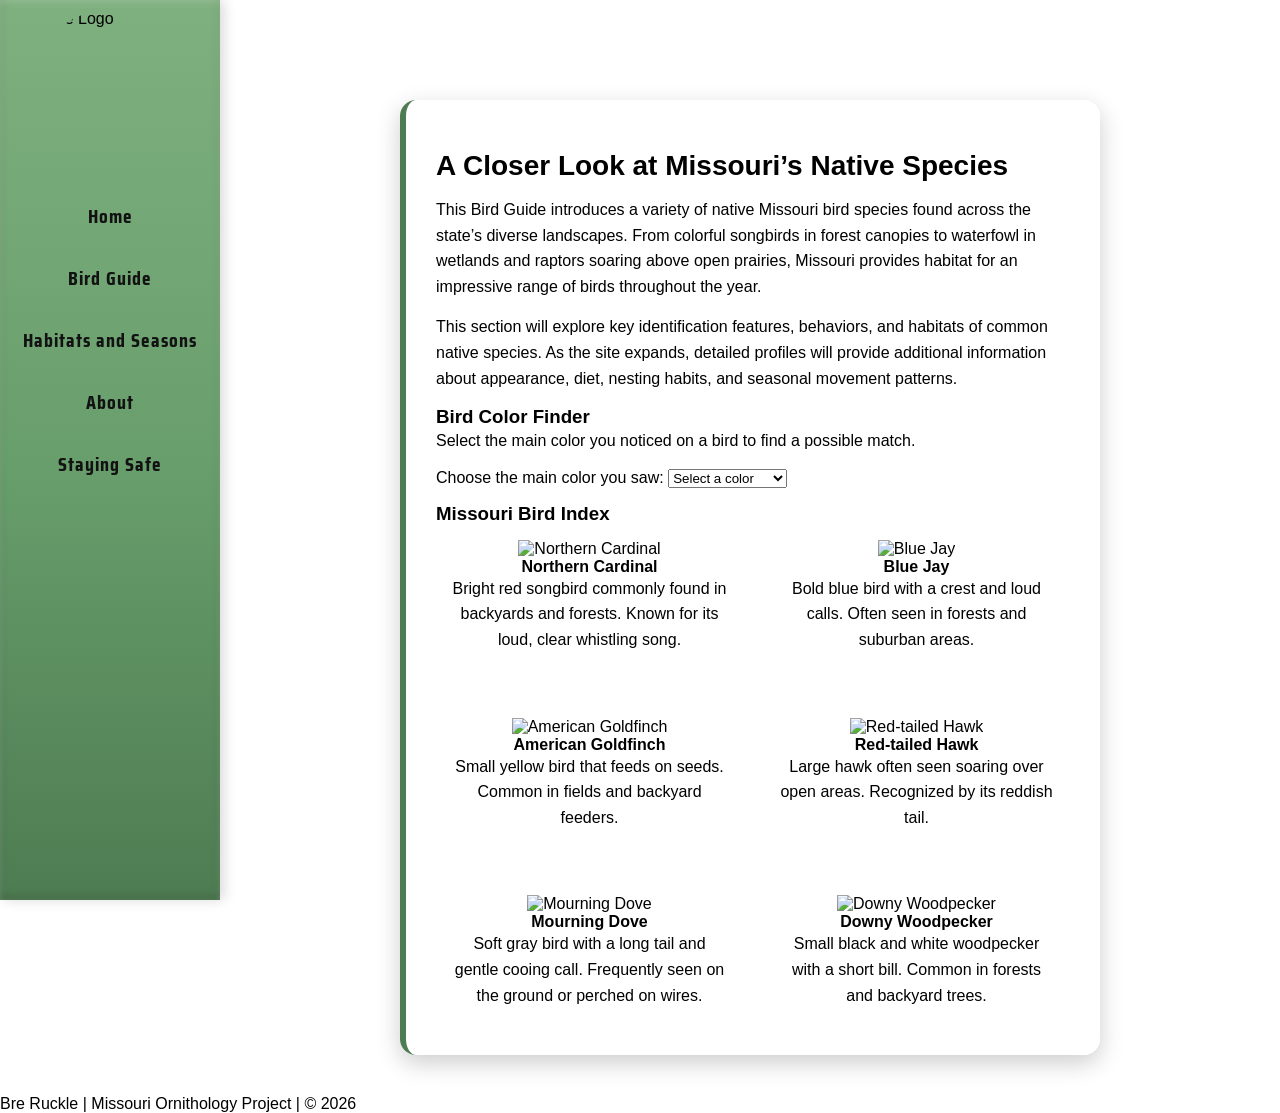
==== guide.html @ 98fe43f7 "Add files via upload" ====
<!--
      JavaScript 7th Edition
      Chapter 1
      Indivdual Project

      Author: Bre Ruckle
      Date:   03/01/2026

      Filename: guide.html
   -->


<!DOCTYPE html>
<html lang="en">
    <head>

        <meta charset="utf-8">
        <meta name="viewport" content="width=device-width,initial-scale=1.0">
        <link rel="icon" type="image/png" href="images/icon.png">
        <link rel="stylesheet" href="styles.css">
        <title>Bird Guide</title>
        <script src="java.js" defer></script>
        <link href="https://fonts.googleapis.com/css2?family=Saira+Condensed:wght@400;700&family=Montserrat:wght@400&display=swap" rel="stylesheet">
    </head>

    <body class="guide-page">
        <div class="content">
    <header>
        <div id="nav-placeholder"></div>
    </header>

    <main class="content-card">
        <h2>A Closer Look at Missouri’s Native Species</h2>
        <p>
            This Bird Guide introduces a variety of native Missouri bird species found across 
            the state’s diverse landscapes. From colorful songbirds in forest canopies to waterfowl 
            in wetlands and raptors soaring above open prairies, Missouri provides habitat for an 
            impressive range of birds throughout the year.
        </p>
        <p>
            This section will explore key identification features, behaviors, and habitats of 
            common native species. As the site expands, detailed profiles will provide additional 
            information about appearance, diet, nesting habits, and seasonal movement patterns.
        </p>

        <h3>Bird Color Finder</h3>
        <p>Select the main color you noticed on a bird to find a possible match.</p>

        <label for="colorChoice">Choose the main color you saw:</label>
        <select id="colorChoice">
            <option value="">Select a color</option>
            <option value="red">Red</option>
            <option value="blue">Blue</option>
            <option value="yellow">Yellow</option>
            <option value="brown">Brown</option>
            <option value="black">Black</option>
            <option value="orange">Orange</option> 
            <option value="blackwhite">Black and White</option>
        </select>
    <p id="birdResult"></p>
    <img id="birdImage" alt="Bird image" style="display:none;">

            <h3>Missouri Bird Index</h3>
            <div id="birdContainer" class="bird-grid"></div>
</div>
    </main>
    <footer>
        Bre Ruckle | Missouri Ornithology Project | © 2026
    </footer>
    </div>
    </body>
</html>
---- styles.css ----
/* ==========================
   RESET STYLES
   ========================== */

* {
    margin: 0;
    padding: 0;
    box-sizing: border-box;
}


/* ==========================
   BODY + BACKGROUND
   ========================== */

body {
    font-family: Arial, sans-serif;

}

body::after {
    content: "";
    position: fixed;
    bottom: 0;
    left: 220px;

    width: calc(100% - 220px);
    height: 200px;

    background: url("images/plants-overlay.png") no-repeat bottom center;
    background-size: cover;

    pointer-events: none;
}


/* ==========================
   SIDEBAR NAVIGATION
   ========================== */

nav {
    position: fixed;
    top: 0;
    left: 0;

    width: 220px;
    height: 100vh;

    overflow: visible;
    z-index: 1000;

    background: linear-gradient(
        to bottom,
        #7fb07f,
        #699f6d,
        #4e7c52
    );

    box-shadow: 
        4px 0 12px rgba(0, 0, 0, 0.15),
        inset 0 2px 6px rgba(255, 255, 255, 0.2),
        inset 0 -4px 10px rgba(0, 0, 0, 0.15);

    display: flex;
    flex-direction: column;
    align-items: center;
}

/* Logo stays the same size */
#navLogo {
    width: 160px;
    height: 160px;
    border-radius: 50%;
    display: block;
    margin: 10px auto;
}

/* Nav list */
nav ul {
    list-style: none;
}

/* 
   Reduced spacing between menu items
   This helps everything fit vertically
*/
nav li {
    margin: 10px 0;
    text-align: center;
}

/* 
   UPDATED text styling:
   - smaller font size so all items fit
   - reduced padding to save space
   - allows wrapping for long text like "Staying Safe"
*/
nav a {
    font-family: 'Saira Condensed', sans-serif;
    font-weight: 700;

    font-size: 20px; /* 👈 reduced from 24px */
    letter-spacing: 1px;

    text-decoration: none;
    color: #121212;

    display: block;
    padding: 10px;

    white-space: normal; /* 👈 allows text to wrap instead of cutting off */
    text-align: center;

    transition: 0.2s;
}

/* Hover effect (slightly refined) */
nav a:hover {
    background-color: rgba(255, 255, 255, 0.15);
    transform: translateX(5px);

    box-shadow: 0 0 6px rgba(255, 255, 255, 0.25);
}


/* ==========================
   SIDEBAR FLYOUT SUBMENU
   ========================== */

.has-submenu {
    position: relative;
}

/* Submenu container */
.submenu {
    position: absolute;
    top: 0;
    left: 100%;

    background: linear-gradient(
        to bottom,
        #7fb07f,
        #699f6d,
        #4e7c52
    );

    border-radius: 10px;
    padding: 10px;

    min-width: 180px;
    list-style: none;

    box-shadow: 
        6px 6px 16px rgba(0, 0, 0, 0.2),
        inset 0 2px 6px rgba(255, 255, 255, 0.15);

    /* 🔥 FIXED VISIBILITY SYSTEM */
    display: none;

    /* 🔥 PREVENT CLIPPING + KEEP ON TOP */
    z-index: 9999;
}

/* Show submenu */
.has-submenu:hover > .submenu {
    display: block;
}

/* Submenu items */
.submenu li {
    margin: 8px 0;
}

/* Submenu links */
.submenu a {
    font-size: 18px;
    padding: 8px;
    color: #121212;

    display: block;
    border-radius: 6px;
}

/* Hover effect */
.submenu a:hover {
    background-color: rgba(255, 255, 255, 0.2);
}


/* ==========================
   MAIN CONTENT AREA
   ========================== */

.content {
    margin-left: 220px;
    padding-top: 40px;

    display: flex;
    flex-direction: column;
    align-items: center;
}

main {
    width: 85%;
    max-width: 700px;

    padding: 30px;
    border-radius: 16px;

    /* Same glass look */
    background: rgba(255, 255, 255, 0.6);
    backdrop-filter: blur(8px);
    -webkit-backdrop-filter: blur(8px);

    /* Match shadow */
    box-shadow: 0 8px 25px rgba(0, 0, 0, 0.2);

    position: relative;
    z-index: 1;
}

main h2 {
    margin-bottom: 15px;
}

main p {
    margin-bottom: 15px;
    line-height: 1.6;
}

header {
    margin-bottom: 20px;
}


/* ==========================
   TEXT STYLING
   ========================== */

h1 {
    font-size: 48px;
}

h2 {
    font-size: 28px;
    margin-top: 20px;
}

p {
    line-height: 1.6;
    margin-bottom: 15px;
}


/* ==========================
   BIRD GRID + CARDS
   ========================== */

.bird-grid {
    display: grid;
    grid-template-columns: repeat(auto-fit, minmax(200px, 1fr));
    gap: 20px;
}

.bird-card {
    background: rgba(255,255,255,0.6);
    padding: 15px;
    border-radius: 10px;
    text-align: center;
}

.bird-card img {
    width: 100%;
    height: 150px;
    object-fit: cover;
}

#birdContainer {
    max-height: 500px;
    overflow-y: auto;
}


/* ==========================
   SIGHTING FORM
   ========================== */

.form-section {
    display: flex;
    flex-direction: column; /* 🔥 STACK instead of side-by-side */

    gap: 25px;

    width: 100%;
    max-width: 650px;

    margin: 40px auto;

    background: rgba(255, 255, 255, 0.6);
    backdrop-filter: blur(6px);

    padding: 25px;
    border-radius: 16px;

    box-shadow: 0 6px 18px rgba(0, 0, 0, 0.12);
}

.form-info {
    text-align: left;
}

.form-box {
    width: 100%;
}

.form-row {
    display: flex;
    gap: 15px; /* restore spacing so fields don't feel cramped */
}

.form-row input {
    flex: 1;
}

.form-box input,
.form-box textarea {
    width: 100%;

    padding: 12px;
    border-radius: 10px;

    border: none; /* removes ugly black border */
    outline: none;

    font-size: 15px;
    font-family: 'Montserrat', sans-serif;

    /* soft light background like before */
    background: rgba(255, 255, 255, 0.7);

    /* subtle inner shadow for depth */
    box-shadow: inset 0 2px 5px rgba(0, 0, 0, 0.1);
}

.form-box textarea {
    min-height: 120px;
    resize: vertical;
}

.form-box button {
    width: 100%;

    padding: 12px;
    border: none;
    border-radius: 10px;

    background-color: #dcdcdc;
    font-weight: bold;
    cursor: pointer;

    transition: 0.2s;
}

.form-box button:hover {
    background-color: #c0c0c0;
}

.form-info h2 {
    margin-bottom: 15px;
}

.form-info p {
    margin-bottom: 20px;
    line-height: 1.6;
}

#error {
    color: red;
}

#result {
    color: green;
}


/* ==========================
   PAGE WIDTH OVERRIDE
   ========================== */

.wide-page {
    max-width: 1100px;
}

/* Organization name styling */
.site-org {
    font-size: 16px;
    letter-spacing: 1px;
    opacity: 0.8;
    margin-top: 5px;
}

.site-tagline {
    font-size: 14px;
    opacity: 0.7;
}


body {
    font-family: Arial, sans-serif;
}

/* HOME */
.home-page {
    background: url("images/homebackground.png") no-repeat center center fixed;
    background-size: cover;
}

/* ABOUT */
.about-page {
    background: url("images/aboutbackground.png") no-repeat center center fixed;
    background-size: cover;
}

/* GUIDE */
.guide-page {
    background: url("images/guidebackground.png") no-repeat center center fixed;
    background-size: cover;
}

/* HABITATS */
.habitats-page {
    background: url("images/habitatsbackground.png") no-repeat center center fixed;
    background-size: cover;
}

/* SECURITY */
.security-page {
    background: url("images/stayingsafebackground.png") no-repeat center center fixed;
    background-size: cover;
}

/* FORESTS */
.forests-page {
    background: url("images/forestbackground.png") no-repeat center center fixed;
    background-size: cover;
}

/* WETLANDS */
.wetlands-page {
    background: url("images/wetlandsbackground.png") no-repeat center center fixed;
    background-size: cover;
}

/* PRAIRIES */
.prairies-page {
    background: url("images/prairiesbackground.png") no-repeat center center fixed;
    background-size: cover;
}

/* ==========================
   CONSERVATION INFO BOX
   ========================== */

.conservation-box {
    margin-top: 40px;
    padding: 25px;

    background: rgba(255, 255, 255, 0.65);
    backdrop-filter: blur(6px);

    border-left: 6px solid #4e7c52;
    border-radius: 12px;

    box-shadow: 0 6px 18px rgba(0, 0, 0, 0.15);
}

/* Heading inside box */
.conservation-box h3 {
    margin-bottom: 15px;
    font-size: 24px;
    text-align: center;
    border-bottom: 2px solid rgba(79, 124, 82, 0.4);
}

/* Paragraph spacing */
.conservation-box p {
    margin-bottom: 15px;
    line-height: 1.6;
}

/* Links styling */
.conservation-box a {
    color: #1f4d2b;
    font-weight: bold;
    text-decoration: none;
}

.conservation-box a:hover {
    text-decoration: underline;
}

/* ==========================
   SMALL CENTERED SOURCES
   ========================== */

.sources-box {
    margin-top: 50px;
    padding: 25px;
    border-left: 6px solid #4e7c52;

    max-width: 600px;       /* 👈 keeps it tight and readable */
    margin-left: auto;
    margin-right: auto;

    text-align: left;       /* 👈 more professional than center */

    background: rgba(255, 255, 255, 0.5);
    backdrop-filter: blur(6px);

    border-radius: 12px;
    box-shadow: 0 6px 18px rgba(0,0,0,0.15);
}

/* Heading */
.sources-box h4 {
    text-align: center;
    margin-bottom: 20px;
    font-size: 18px;
    letter-spacing: 1px;
}

/* List */
.sources-box ul {
    list-style: none;
    padding: 0;
}

/* Each item */
.sources-box li {
    margin-bottom: 15px;
    padding-bottom: 10px;

    border-bottom: 1px solid rgba(0,0,0,0.1); /* 👈 subtle divider */
}

/* Remove last divider */
.sources-box li:last-child {
    border-bottom: none;
}

/* Link */
.sources-box a {
    font-weight: bold;
    color: #1f4d2b;
    text-decoration: none;
}

/* Description */
.sources-box span {
    display: block;
    font-size: 13px;
    color: #333;
    margin-top: 3px;
}

/* Hover */
.sources-box a:hover {
    text-decoration: underline;
}

.featured-org h4 {
    display: block;        /* 👈 important */
    width: 100%;           /* 👈 ensures full width */

    text-align: center;
    font-size: 20px;
    font-weight: 700;
    border-bottom: 2px solid rgba(79, 124, 82, 0.4);

    color: #050505;
    margin-bottom: 12px;
}

/* ==========================
   REUSABLE CONTENT CARD
   ========================== */

.content-card {
    width: 85%;
    max-width: 700px;

    margin: 40px auto; /* centers + spacing between sections */
    padding: 30px;

    border-radius: 16px;

    /* Glass look */
    background: rgba(255, 255, 255, 0.6);
    backdrop-filter: blur(8px);
    -webkit-backdrop-filter: blur(8px);

    /* Depth */
    box-shadow: 0 8px 25px rgba(0, 0, 0, 0.2);

    /* Signature left border */
    border-left: 6px solid #4e7c52;
}
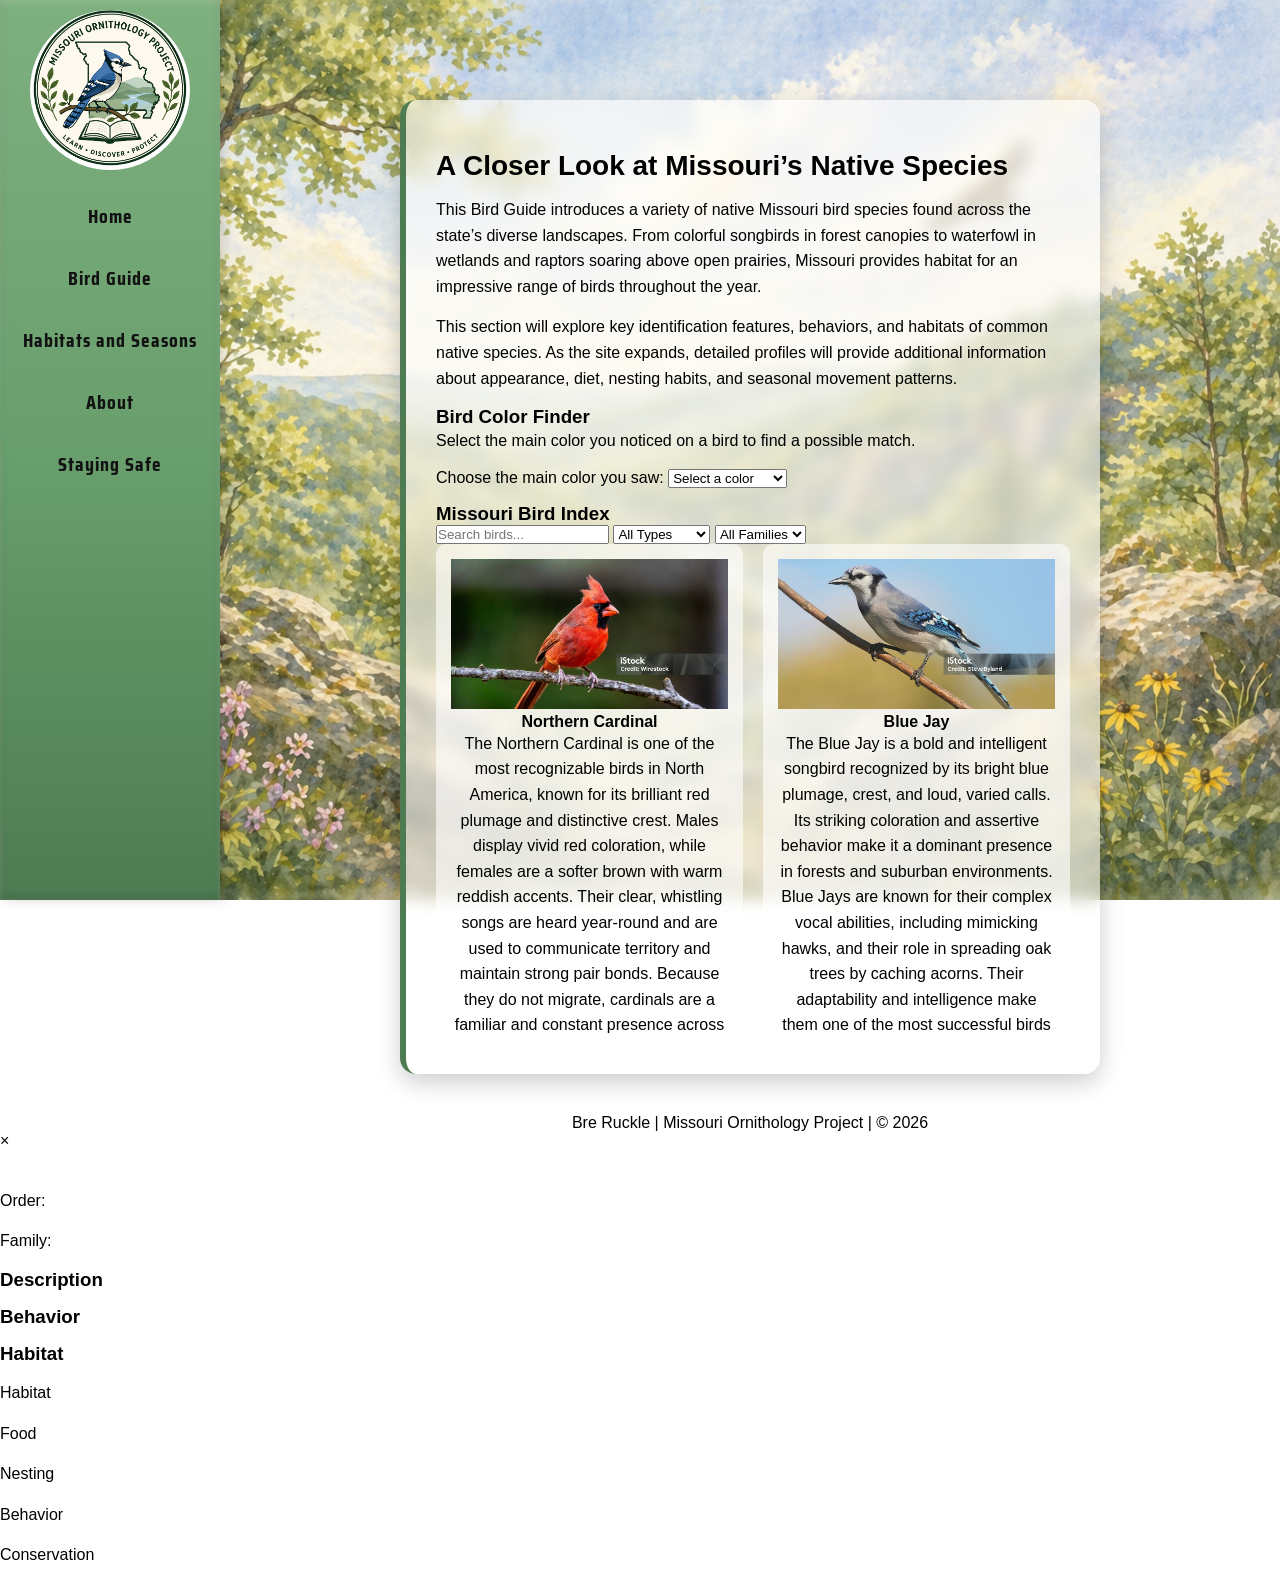
==== commit 5e02f561: "Updated html file for guide" ====
--- a/guide.html
+++ b/guide.html
@@ -1,42 +1,47 @@
 <!--
       JavaScript 7th Edition
       Chapter 1
-      Indivdual Project
+      Individual Project
 
       Author: Bre Ruckle
       Date:   03/01/2026
 
       Filename: guide.html
-   -->
-
+-->
 
 <!DOCTYPE html>
 <html lang="en">
-    <head>
+<head>
 
-        <meta charset="utf-8">
-        <meta name="viewport" content="width=device-width,initial-scale=1.0">
-        <link rel="icon" type="image/png" href="images/icon.png">
-        <link rel="stylesheet" href="styles.css">
-        <title>Bird Guide</title>
-        <script src="java.js" defer></script>
-        <link href="https://fonts.googleapis.com/css2?family=Saira+Condensed:wght@400;700&family=Montserrat:wght@400&display=swap" rel="stylesheet">
-    </head>
+    <meta charset="utf-8">
+    <meta name="viewport" content="width=device-width,initial-scale=1.0">
+    <link rel="icon" type="image/png" href="images/icon.png">
+    <link rel="stylesheet" href="styles.css">
+    <title>Bird Guide</title>
+    <script src="java.js" defer></script>
+    <link href="https://fonts.googleapis.com/css2?family=Saira+Condensed:wght@400;700&family=Montserrat:wght@400&display=swap" rel="stylesheet">
 
-    <body class="guide-page">
-        <div class="content">
+</head>
+
+<body class="guide-page">
+
+<div class="content">
+
     <header>
         <div id="nav-placeholder"></div>
     </header>
 
-    <main class="content-card">
+    <main id="mainContent" class="content-card">
+
         <h2>A Closer Look at Missouri’s Native Species</h2>
+
         <p>
             This Bird Guide introduces a variety of native Missouri bird species found across 
             the state’s diverse landscapes. From colorful songbirds in forest canopies to waterfowl 
             in wetlands and raptors soaring above open prairies, Missouri provides habitat for an 
             impressive range of birds throughout the year.
         </p>
+
         <p>
             This section will explore key identification features, behaviors, and habitats of 
             common native species. As the site expands, detailed profiles will provide additional 
@@ -57,16 +62,123 @@
             <option value="orange">Orange</option> 
             <option value="blackwhite">Black and White</option>
         </select>
-    <p id="birdResult"></p>
-    <img id="birdImage" alt="Bird image" style="display:none;">
 
-            <h3>Missouri Bird Index</h3>
-            <div id="birdContainer" class="bird-grid"></div>
-</div>
+        <p id="birdResult"></p>
+        <img id="birdImage" alt="Bird image" style="display:none;">
+
+        <h3>Missouri Bird Index</h3>
+        <div class="filter-bar">
+
+        <!-- SEARCH -->
+        <input 
+            type="text" 
+            id="searchInput" 
+            placeholder="Search birds..."
+        >
+
+        <!-- TYPE FILTER -->
+        <select id="typeFilter">
+            <option value="">All Types</option>
+            <option value="Songbird">Songbird</option>
+            <option value="Raptor">Raptor</option>
+            <option value="Waterfowl">Waterfowl</option>
+            <option value="Shorebird">Shorebird</option>
+            <option value="Woodpecker">Woodpecker</option>
+            <option value="Gamebird">Gamebird</option>
+        </select>
+
+        <!-- FAMILY FILTER -->
+        <select id="familyFilter">
+            <option value="">All Families</option>
+        </select>
+
+        </div>
+        <div id="birdContainer" class="bird-grid"></div>
+
     </main>
+
     <footer>
         Bre Ruckle | Missouri Ornithology Project | © 2026
     </footer>
+
+</div>
+
+<!-- ✅ FULL MODAL (correct and complete) -->
+<div id="birdModal" class="modal">
+  <div class="modal-content guide-style">
+
+    <span id="closeModal">&times;</span>
+
+    <!-- LEFT: REAL BIRD IMAGE -->
+    <div class="modal-left">
+      <img id="modalImage" src="" alt="">
+      <p class="bird-group" id="modalGroup"></p>
     </div>
+
+    <!-- RIGHT: INFO -->
+    <div class="modal-right">
+
+      <h2 id="modalName"></h2>
+      <p id="modalScientific" class="scientific-name"></p>
+
+      <div class="taxonomy">
+        <p>Order: <span id="modalOrder"></span></p>
+        <p>Family: <span id="modalFamily"></span></p>
+      </div>
+
+      <div class="modal-sections">
+
+        <div class="section-block">
+          <h3>Description</h3>
+          <p id="modalDescription"></p>
+        </div>
+
+        <div class="section-block">
+          <h3>Behavior</h3>
+          <p id="modalBehaviorText"></p>
+        </div>
+
+        <div class="section-block">
+          <h3>Habitat</h3>
+          <p id="modalHabitatText"></p>
+        </div>
+
+      </div>
+
+      <div class="info-grid">
+
+        <div class="info-box blue">
+          <p class="label">Habitat</p>
+          <p id="modalHabitatBox"></p>
+        </div>
+
+        <div class="info-box green">
+          <p class="label">Food</p>
+          <p id="modalDiet"></p>
+        </div>
+
+        <div class="info-box yellow">
+          <p class="label">Nesting</p>
+          <p id="modalNesting"></p>
+        </div>
+
+        <div class="info-box orange">
+          <p class="label">Behavior</p>
+          <p id="modalBehaviorBox"></p>
+        </div>
+
+        <div class="info-box lightgreen">
+          <p class="label">Conservation</p>
+          <p id="modalConservation"></p>
+        </div>
+
+      </div>
+
+    </div>
+
+  </div>
+</div>
+</body>
+</html>
     </body>
-</html>+</html>
